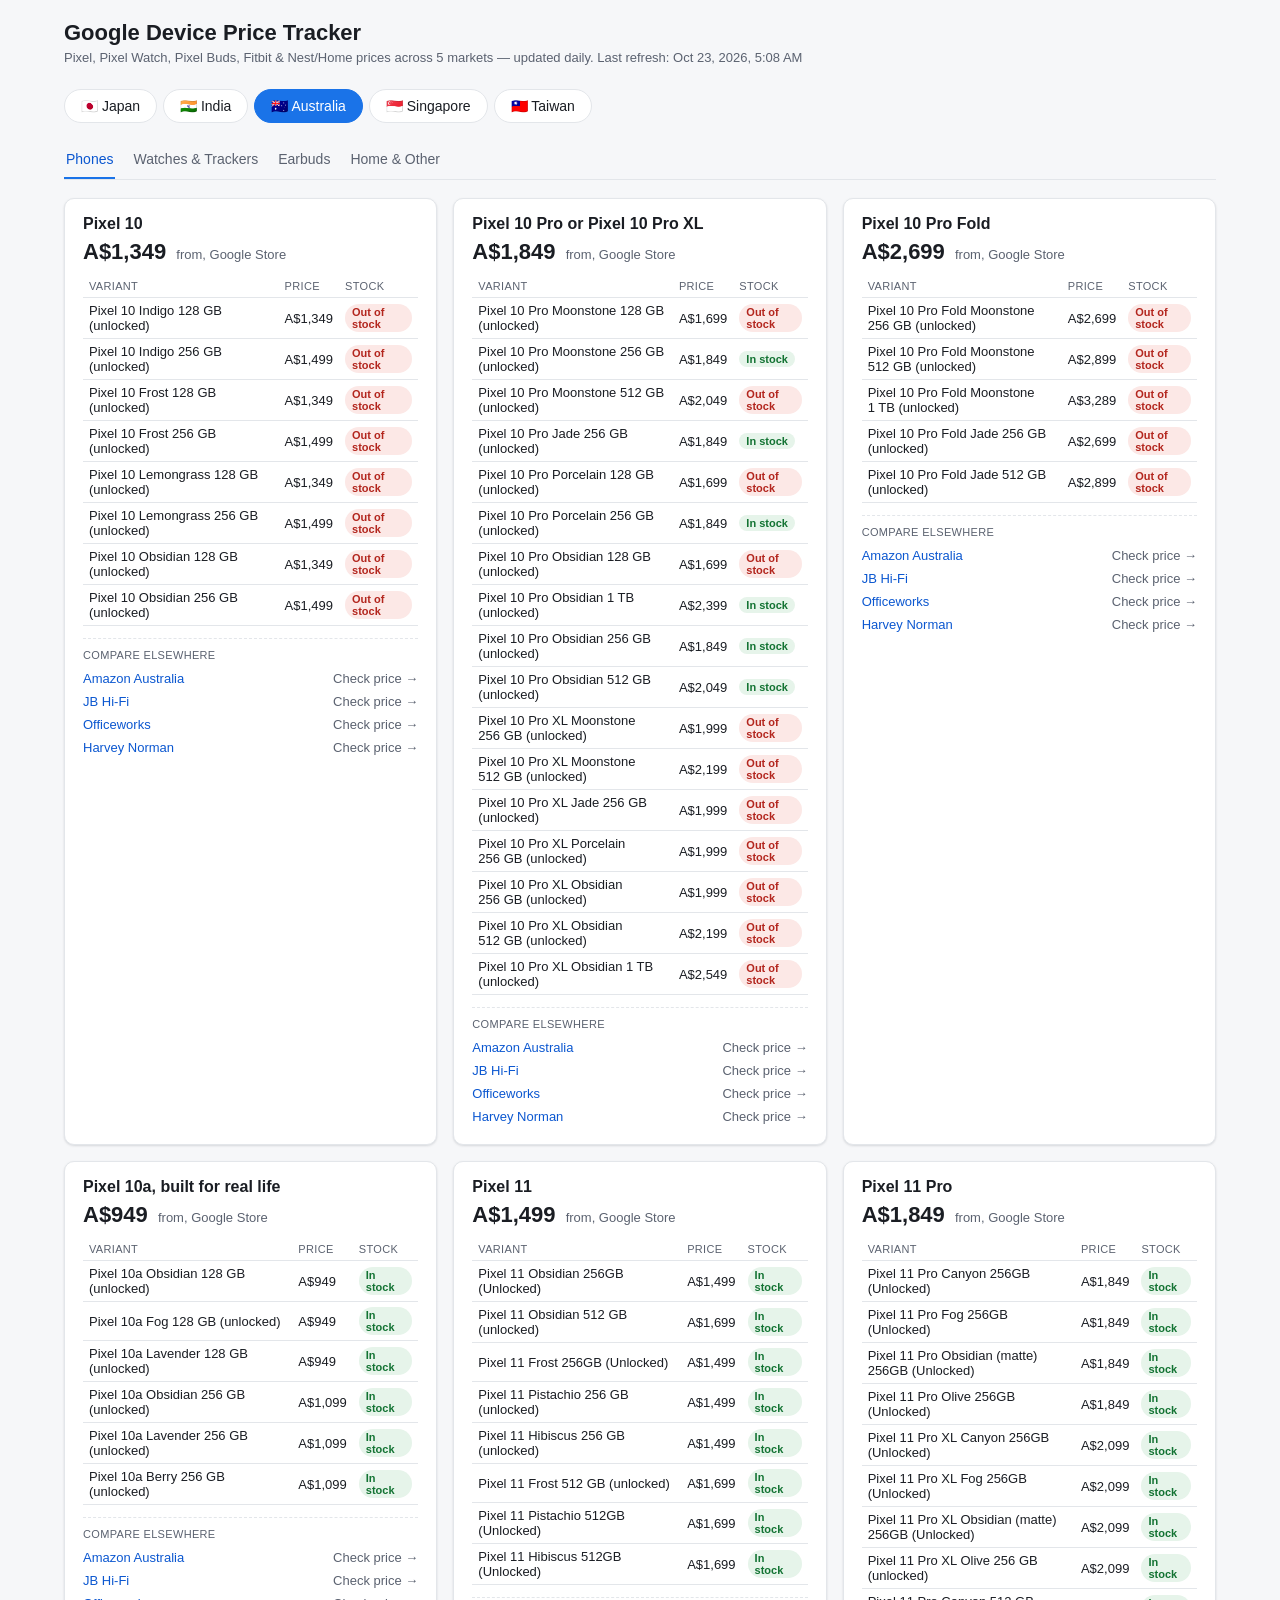
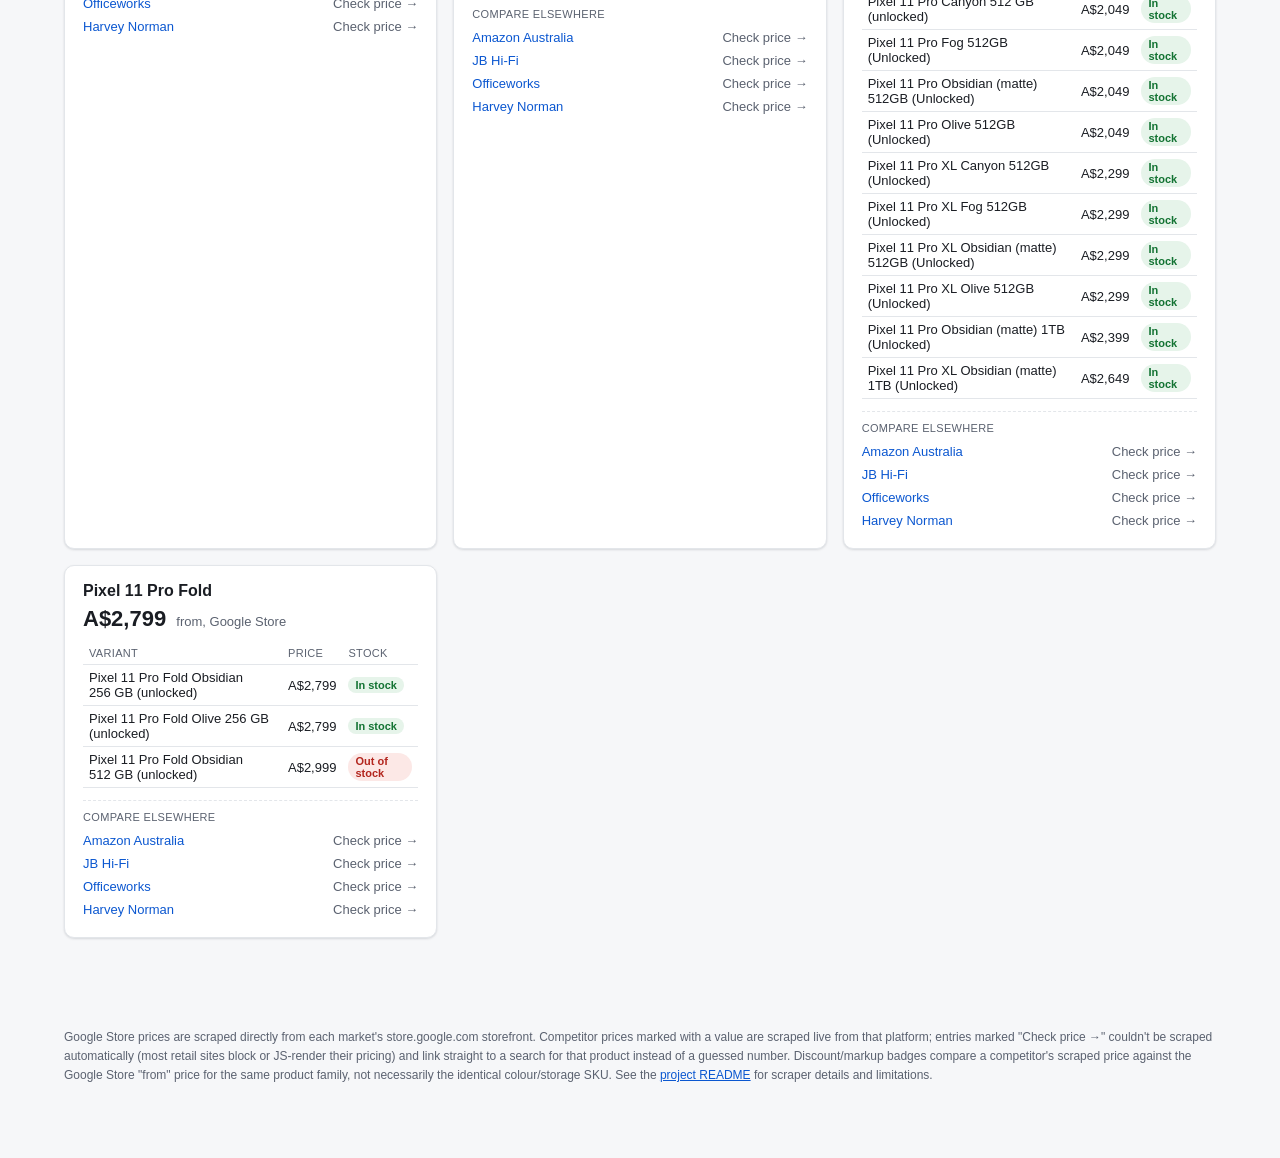
==== site/index.html @ a07fb56e "Build Google device price tracker: scraper + daily workflow + site - scraper/google_store.py: scrape" ====
<!doctype html>
<html lang="en">
<head>
  <meta charset="utf-8" />
  <meta name="viewport" content="width=device-width, initial-scale=1" />
  <title>Google Device Price Tracker</title>
  <link rel="stylesheet" href="styles.css" />
</head>
<body>
  <div class="topbar">
    <h1>Google Device Price Tracker</h1>
    <div class="sub">Pixel, Pixel Watch, Pixel Buds, Fitbit &amp; Nest/Home prices across 5 markets — updated daily. Last refresh: <span id="generated-at">loading…</span></div>
  </div>
  <nav class="market-nav" id="market-nav"></nav>
  <main id="app-main"></main>

  <div style="max-width:1200px;margin:0 auto;padding:0 24px 60px;">
    <p class="footer-note">
      Google Store prices are scraped directly from each market's store.google.com storefront.
      Competitor prices marked with a value are scraped live from that platform; entries marked
      "Check price →" couldn't be scraped automatically (most retail sites block or JS-render
      their pricing) and link straight to a search for that product instead of a guessed number.
      Discount/markup badges compare a competitor's scraped price against the Google Store "from" price
      for the same product family, not necessarily the identical colour/storage SKU.
      See the <a href="https://github.com" target="_blank" rel="noopener">project README</a> for scraper details and limitations.
    </p>
  </div>

  <script src="app.js"></script>
</body>
</html>
---- site/styles.css ----
:root {
  --bg: #f6f7f9;
  --panel: #ffffff;
  --text: #1a1d23;
  --muted: #5b6270;
  --border: #e3e6ea;
  --accent: #1a73e8;
  --accent-ink: #0b57d0;
  --good: #137333;
  --good-bg: #e6f4ea;
  --bad: #b3261e;
  --bad-bg: #fce8e6;
  --warn-bg: #fff4e5;
  --warn: #9a5b00;
  --radius: 10px;
  --shadow: 0 1px 2px rgba(16, 24, 40, 0.06), 0 1px 3px rgba(16, 24, 40, 0.08);
}

@media (prefers-color-scheme: dark) {
  :root:not([data-theme="light"]) {
    --bg: #14161a;
    --panel: #1d2026;
    --text: #e8eaed;
    --muted: #9aa0a6;
    --border: #2d3139;
    --accent: #8ab4f8;
    --accent-ink: #aecbfa;
    --good: #81c995;
    --good-bg: #0f2e1b;
    --bad: #f28b82;
    --bad-bg: #3c1513;
    --warn-bg: #3a2e0f;
    --warn: #fdd663;
    --shadow: 0 1px 2px rgba(0, 0, 0, 0.4);
  }
}
:root[data-theme="dark"] {
  --bg: #14161a;
  --panel: #1d2026;
  --text: #e8eaed;
  --muted: #9aa0a6;
  --border: #2d3139;
  --accent: #8ab4f8;
  --accent-ink: #aecbfa;
  --good: #81c995;
  --good-bg: #0f2e1b;
  --bad: #f28b82;
  --bad-bg: #3c1513;
  --warn-bg: #3a2e0f;
  --warn: #fdd663;
  --shadow: 0 1px 2px rgba(0, 0, 0, 0.4);
}

* { box-sizing: border-box; }
body {
  margin: 0;
  background: var(--bg);
  color: var(--text);
  font-family: "Google Sans", Roboto, -apple-system, BlinkMacSystemFont, "Segoe UI", sans-serif;
  -webkit-font-smoothing: antialiased;
}

.topbar {
  padding: 20px 24px 12px;
  max-width: 1200px;
  margin: 0 auto;
}
.topbar h1 {
  font-size: 22px;
  margin: 0 0 4px;
}
.topbar .sub {
  color: var(--muted);
  font-size: 13px;
}

.market-nav {
  display: flex;
  gap: 6px;
  max-width: 1200px;
  margin: 12px auto 0;
  padding: 0 24px;
  flex-wrap: wrap;
}
.market-tab {
  border: 1px solid var(--border);
  background: var(--panel);
  color: var(--text);
  padding: 8px 16px;
  border-radius: 999px;
  font-size: 14px;
  cursor: pointer;
  transition: background 0.15s, color 0.15s, border-color 0.15s;
}
.market-tab:hover { border-color: var(--accent); }
.market-tab.active {
  background: var(--accent);
  border-color: var(--accent);
  color: #fff;
}

main {
  max-width: 1200px;
  margin: 0 auto;
  padding: 20px 24px 60px;
}

.category-nav {
  display: flex;
  gap: 16px;
  margin-bottom: 18px;
  border-bottom: 1px solid var(--border);
}
.category-tab {
  border: none;
  background: none;
  color: var(--muted);
  font-size: 14px;
  padding: 8px 2px 10px;
  cursor: pointer;
  border-bottom: 2px solid transparent;
}
.category-tab.active {
  color: var(--accent-ink);
  border-bottom-color: var(--accent);
  font-weight: 500;
}

.grid {
  display: grid;
  grid-template-columns: repeat(auto-fill, minmax(320px, 1fr));
  gap: 16px;
}

.card {
  background: var(--panel);
  border: 1px solid var(--border);
  border-radius: var(--radius);
  box-shadow: var(--shadow);
  padding: 16px 18px;
}
.card h3 {
  margin: 0 0 2px;
  font-size: 16px;
}
.card .price-from {
  font-size: 22px;
  font-weight: 600;
  margin: 6px 0 10px;
}
.card .price-from .unit { font-size: 13px; color: var(--muted); font-weight: 400; margin-left: 4px; }

.variant-table {
  width: 100%;
  border-collapse: collapse;
  font-size: 13px;
  margin-top: 6px;
}
.variant-table th, .variant-table td {
  text-align: left;
  padding: 5px 6px;
  border-bottom: 1px solid var(--border);
  color: var(--text);
}
.variant-table th {
  color: var(--muted);
  font-weight: 500;
  font-size: 11px;
  text-transform: uppercase;
  letter-spacing: 0.03em;
}
.badge {
  display: inline-block;
  font-size: 11px;
  font-weight: 600;
  padding: 2px 7px;
  border-radius: 999px;
}
.badge.in-stock { background: var(--good-bg); color: var(--good); }
.badge.out-stock { background: var(--bad-bg); color: var(--bad); }
.badge.preorder { background: var(--warn-bg); color: var(--warn); }

.compare-box {
  margin-top: 12px;
  padding-top: 10px;
  border-top: 1px dashed var(--border);
}
.compare-box .label {
  font-size: 11px;
  color: var(--muted);
  text-transform: uppercase;
  letter-spacing: 0.03em;
  margin-bottom: 6px;
}
.offer-row {
  display: flex;
  justify-content: space-between;
  align-items: center;
  font-size: 13px;
  padding: 4px 0;
  gap: 8px;
}
.offer-row a { color: var(--accent-ink); text-decoration: none; }
.offer-row a:hover { text-decoration: underline; }
.offer-price { font-weight: 600; white-space: nowrap; }
.discount-badge {
  background: var(--good-bg);
  color: var(--good);
  font-size: 11px;
  font-weight: 700;
  padding: 1px 6px;
  border-radius: 6px;
  margin-left: 6px;
}
.markup-badge {
  background: var(--bad-bg);
  color: var(--bad);
  font-size: 11px;
  font-weight: 700;
  padding: 1px 6px;
  border-radius: 6px;
  margin-left: 6px;
}

.footer-note {
  color: var(--muted);
  font-size: 12px;
  margin-top: 30px;
  line-height: 1.6;
}
.footer-note a { color: var(--accent-ink); }

.empty-state {
  color: var(--muted);
  font-size: 13px;
  padding: 30px;
  text-align: center;
}
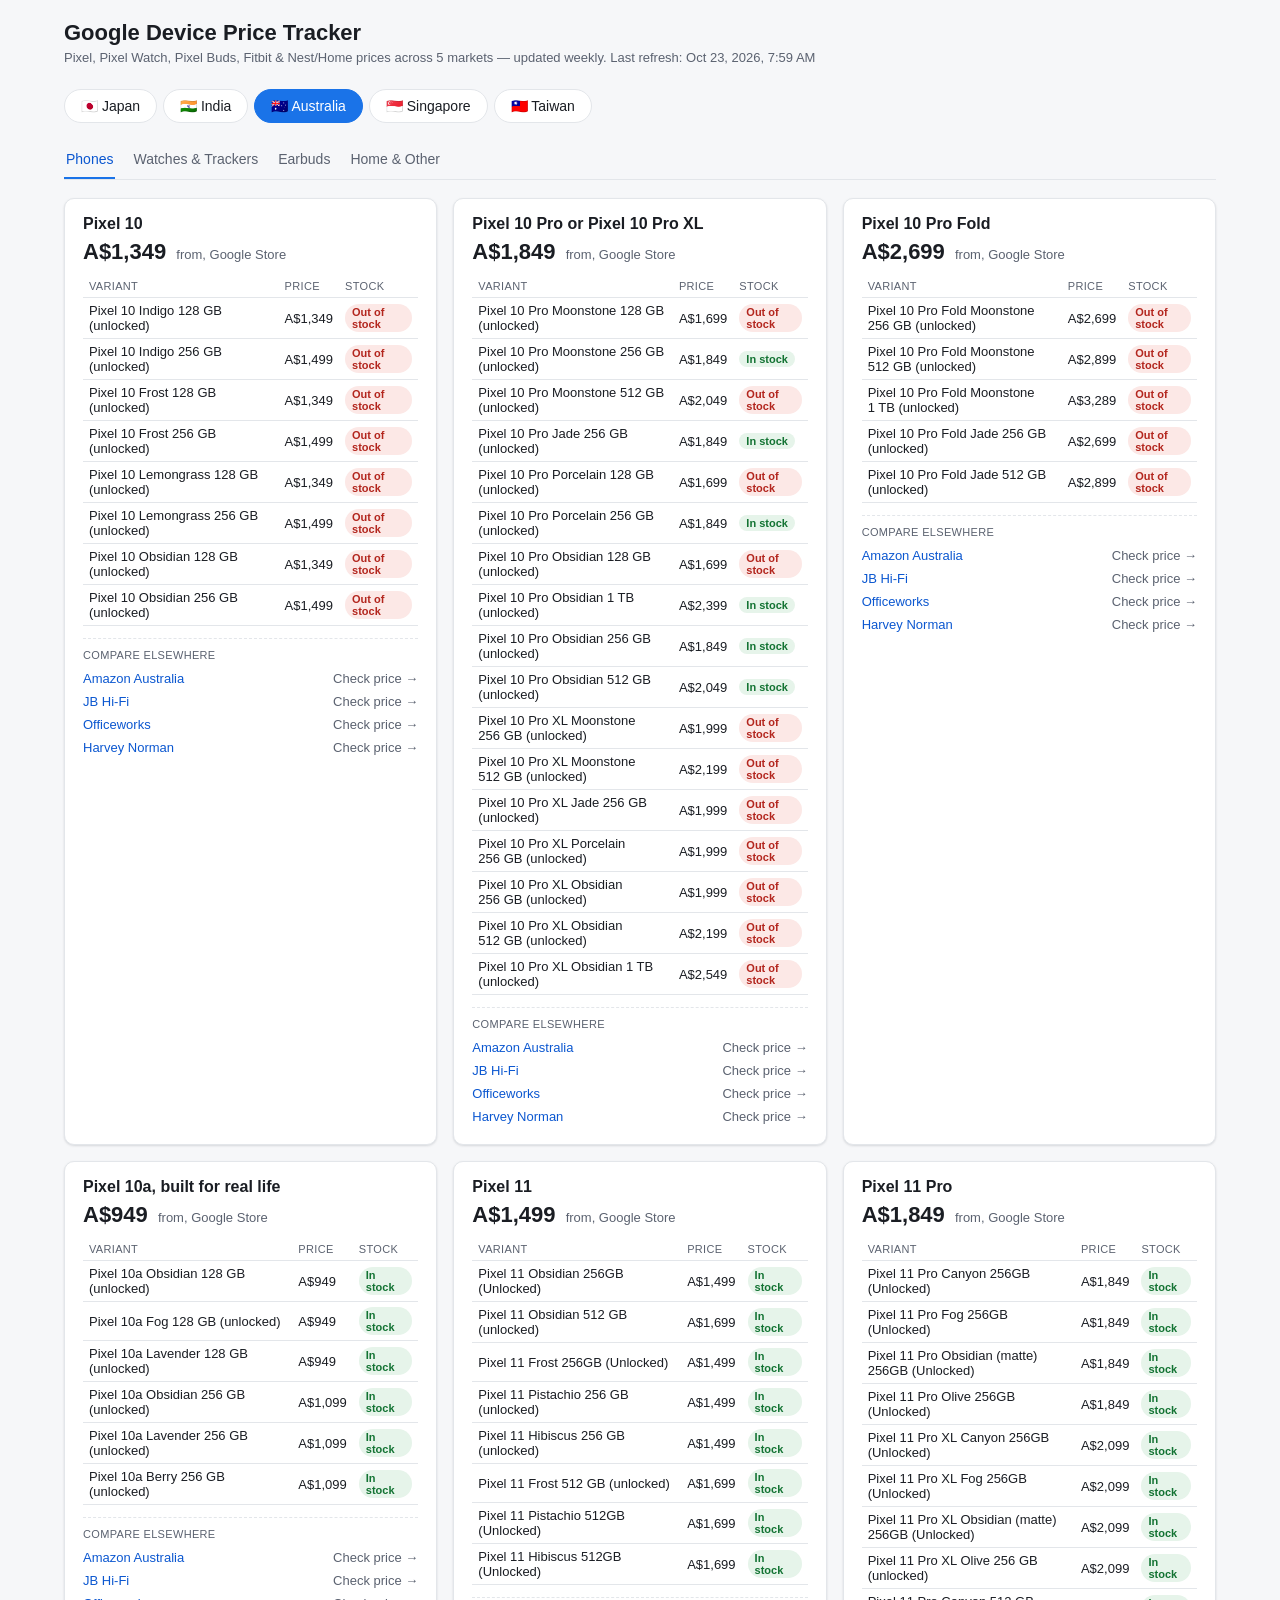
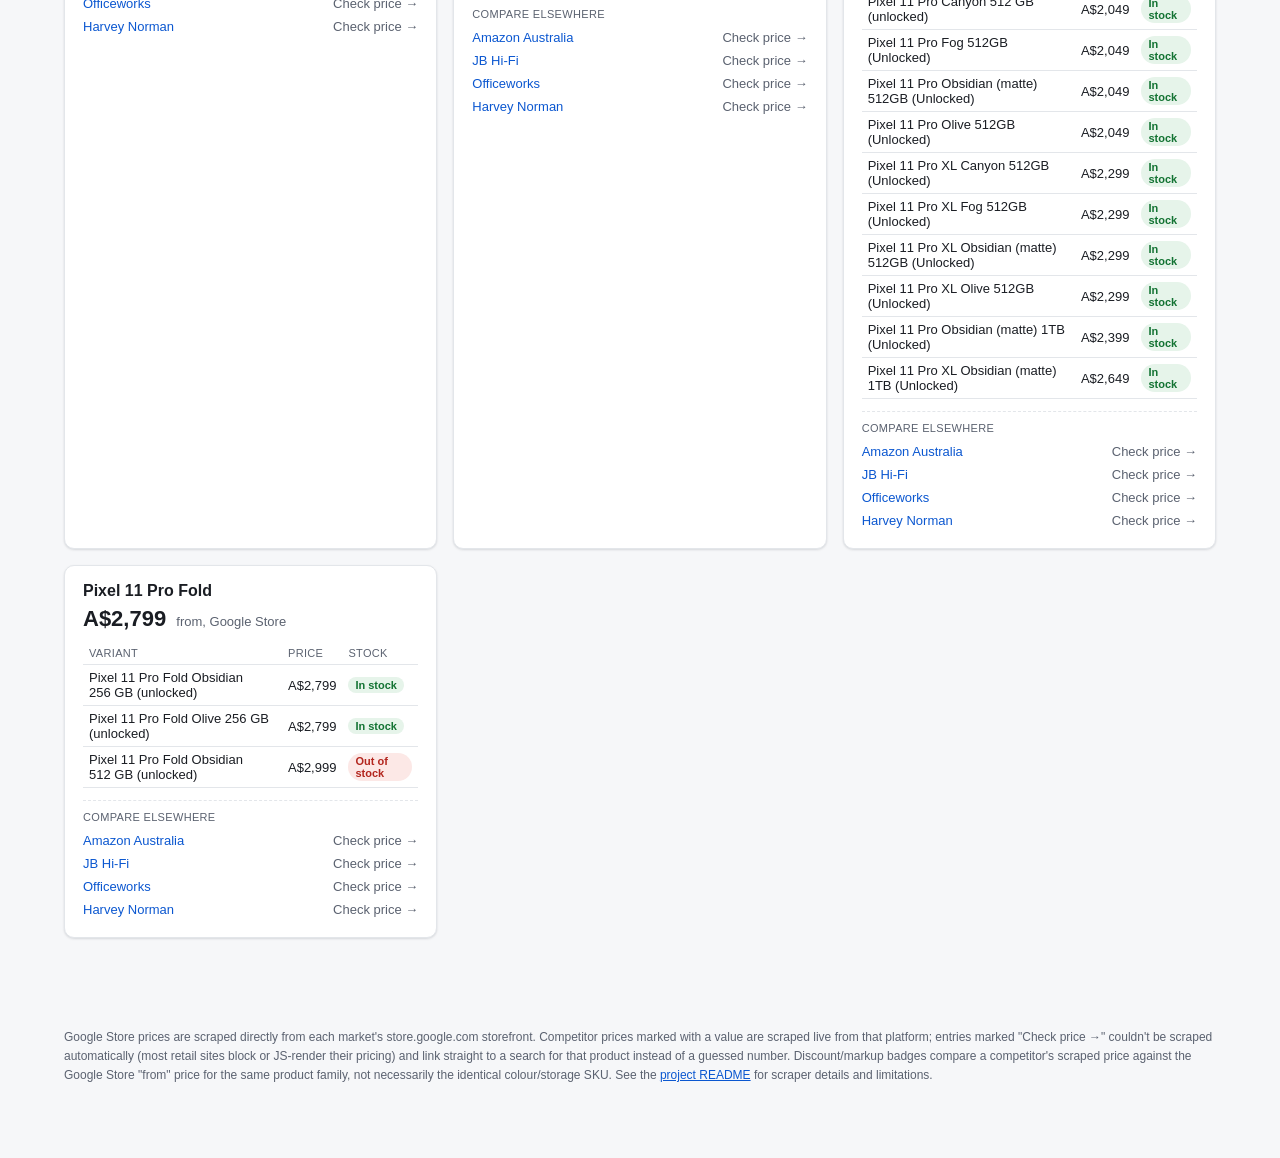
==== commit 36c78f16: "Add real Amazon/Yahoo-TW competitor scraping, switch to weekly cadence - scraper/competitors.py: Ama" ====
--- a/site/index.html
+++ b/site/index.html
@@ -9,7 +9,7 @@
 <body>
   <div class="topbar">
     <h1>Google Device Price Tracker</h1>
-    <div class="sub">Pixel, Pixel Watch, Pixel Buds, Fitbit &amp; Nest/Home prices across 5 markets — updated daily. Last refresh: <span id="generated-at">loading…</span></div>
+    <div class="sub">Pixel, Pixel Watch, Pixel Buds, Fitbit &amp; Nest/Home prices across 5 markets — updated weekly. Last refresh: <span id="generated-at">loading…</span></div>
   </div>
   <nav class="market-nav" id="market-nav"></nav>
   <main id="app-main"></main>
@@ -22,7 +22,7 @@
       their pricing) and link straight to a search for that product instead of a guessed number.
       Discount/markup badges compare a competitor's scraped price against the Google Store "from" price
       for the same product family, not necessarily the identical colour/storage SKU.
-      See the <a href="https://github.com" target="_blank" rel="noopener">project README</a> for scraper details and limitations.
+      See the <a href="https://github.com/bihimin/google-device-price-tracker" target="_blank" rel="noopener">project README</a> for scraper details and limitations.
     </p>
   </div>
 
